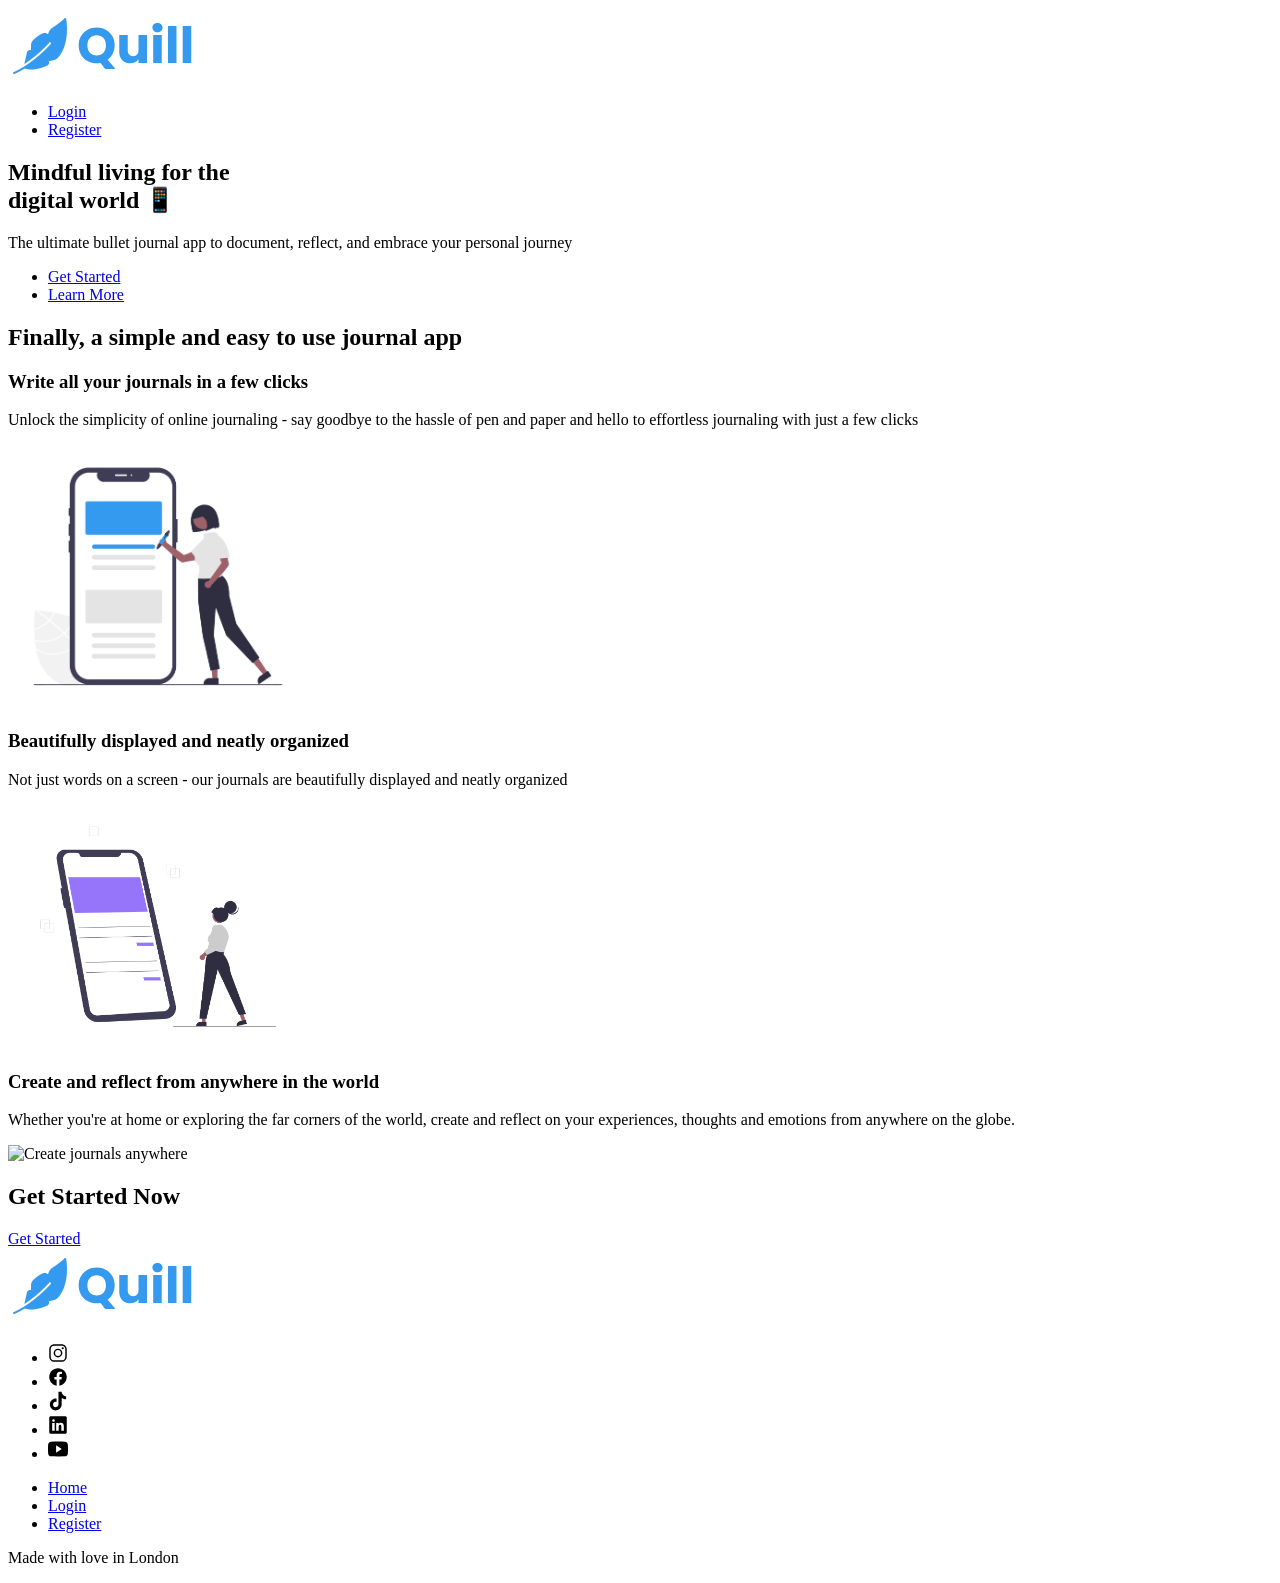
==== Quill.html @ 03c08726 "Added a lot of html files" ====
<!DOCTYPE html>
<html lang="en">
<head>
    <meta charset="UTF-8">
    <meta name="viewport" content="width=device-width, initial-scale=1.0">
    <title>Document</title>
</head>
<body>
  <header>
    <!-- NAVIGATION  -->
    <nav>
        <a href="Quill.html"><img src="svg/quill.svg" alt="quill logo"></a>
        <ul>
            <li><a href="login.html">Login</a></li>
            <li><a href="register.html">Register</a></li>
        </ul>

    </nav>
   
  </header>

    
 
    <!-- HEAD SECTION -->
    <section>
        <h1> <span>Mindful living</span> for the <br> digital world 📱</h1>
        <p>The ultimate bullet journal app to document, reflect, and embrace your personal journey</p>
        <ul>
            <li><a href="register.html">Get Started</a></li>
            <li><a href="#features">Learn More</a></li>
        </ul>
    </section>

    <main>

    <!-- FEATURE SECTION -->
    <section>
        <h2 id="features">Finally, a <span>simple and easy</span> to use journal app</h2>
        
        <div>
            <h3>Write all your journals in a few clicks</h3>
            <p>Unlock the simplicity of online journaling - say goodbye to the hassle of pen and paper and hello to effortless journaling with just a few clicks</p>
            <img src="Images/features-1.png" alt="simple online journaling" width="300px">
        </div>

        <div>
            <h3>Beautifully displayed and neatly organized</h3>
            <p>Not just words on a screen - our journals are beautifully displayed and neatly organized</p>
            <img src="Images/features-2.png" alt="Bautifully displayed journals" width="300px">
        </div>
     
        <div>
            <h3>Create and reflect from anywhere in the world</h3>
            <p>Whether you're at home or exploring the far corners of the world, create and reflect on your experiences, thoughts and emotions from anywhere on the globe.</p>
            <img src="Images/features- 3.png" alt="Create journals anywhere" width="300px">
        </div>

        

        
    </section>
   
    <!-- CTA SECTION -->
    <section>
        <h2>Get Started Now</h2>
        <a href="register.html">Get Started</a>
    </section>
    
    </main>
    
    
    
    
   <!-- FOOTER -->
 
    <footer>
        <a href="Quill.html"><img src="svg/quill.svg" alt="quill logo"></a>
    
        <ul>
          <li><a href="https://www.instagram.com/"><img src="svg/logo-instagram.svg" alt="Instagram logo" width="20px"></a></li>
          <li><a href="https://www.facebook.com/"><img src="svg/logo-facebook.svg" alt="facebook logo" width="20px"></a></li>
          <li><a href="https://www.tiktok.com/"><img src="svg/logo-tiktok.svg" alt="tiktok logo" width="20px"></a></li>
          <li><a href="https://www.linkedin.com/"><img src="svg/logo-linkedin.svg" alt="linkedin logo" width="20px"></a></li>
          <li><a href="https://www.youtube.com/"><img src="svg/logo-youtube.svg" alt="youtube logo" width="20px"></a></li>
        </ul>
        <ul>
            <li><a href="Quill.html">Home</a></li>
            <li><a href="login.html">Login</a></li>
            <li><a href="register.html">Register</a></li>
        </ul>
         
        <p>Made with love in London</p>
    </footer>
 

    
    

    
</body>
</html>
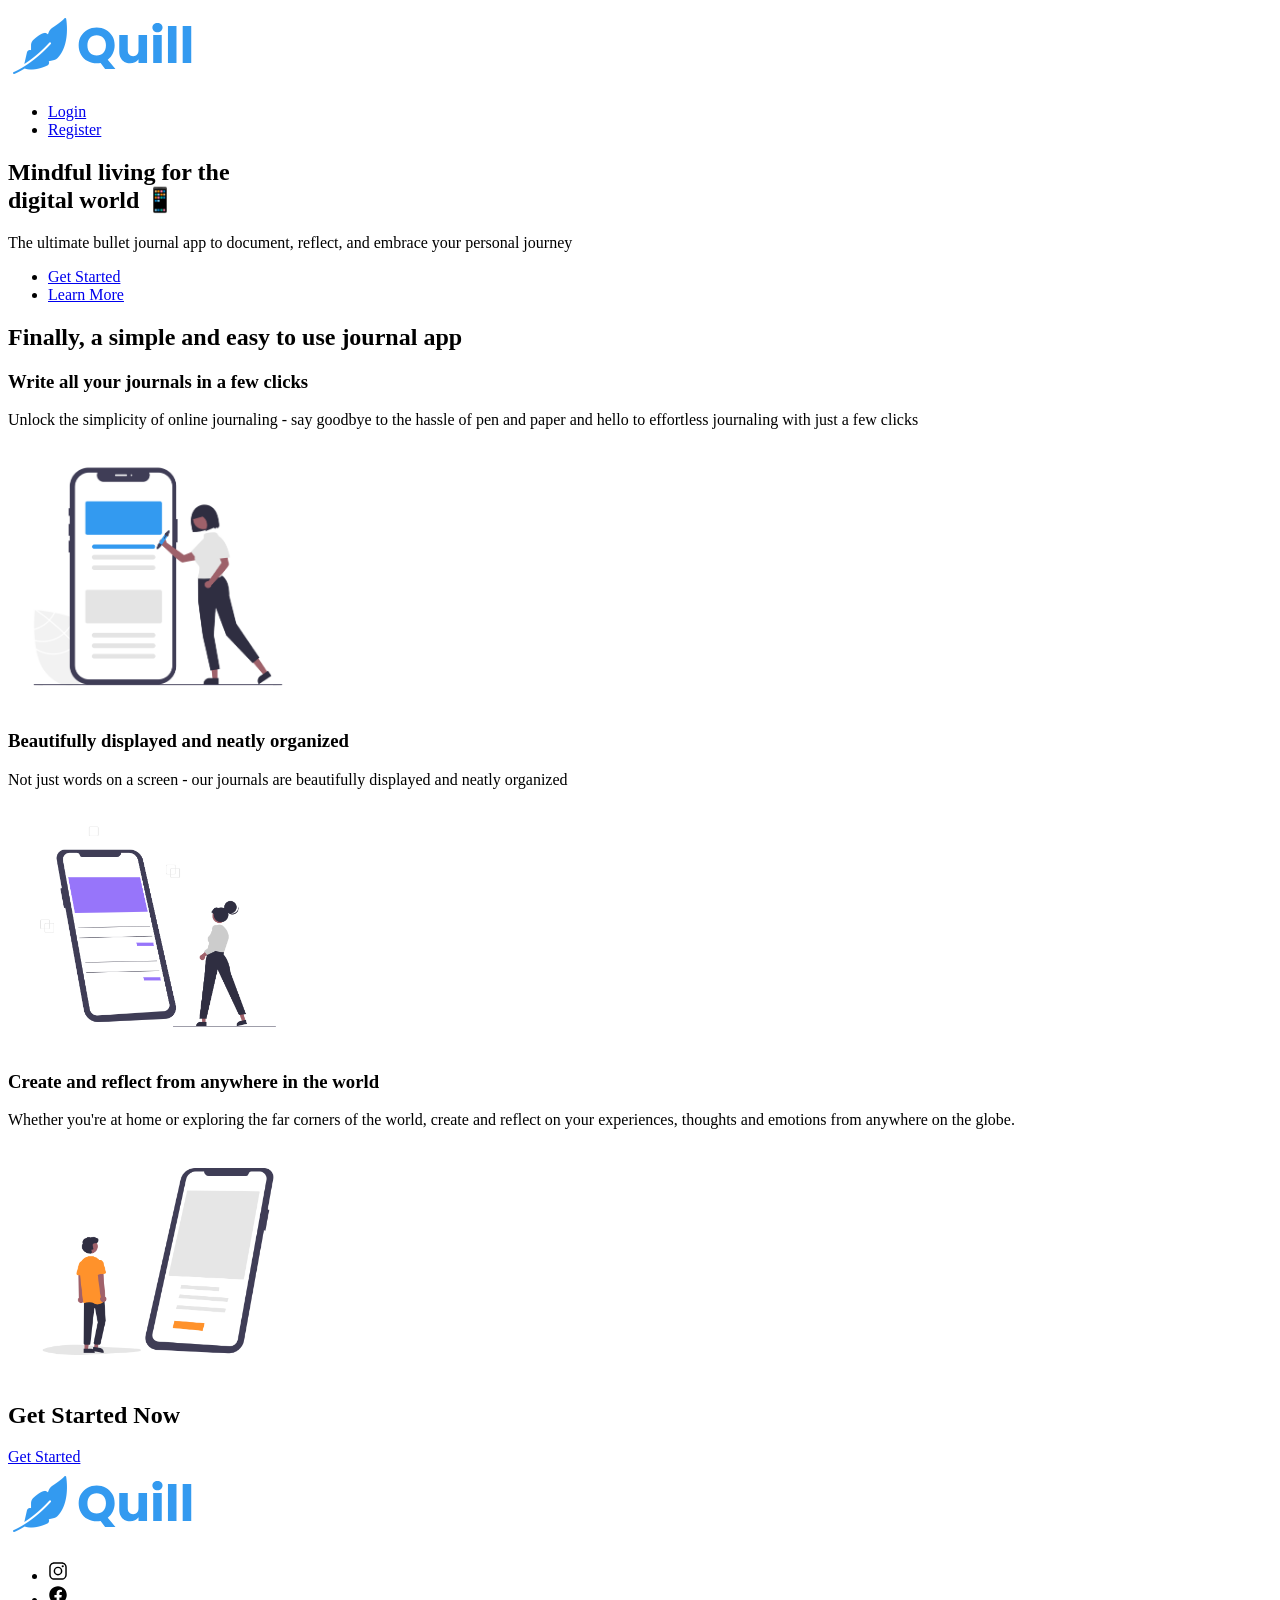
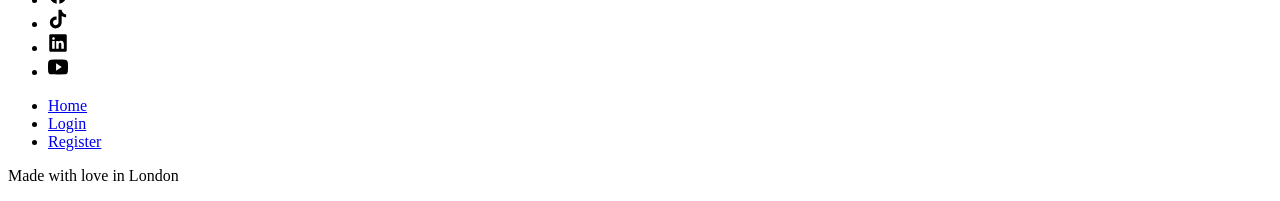
==== commit 680662e2: "Added new files" ====
--- a/Quill.html
+++ b/Quill.html
@@ -52,7 +52,7 @@
         <div>
             <h3>Create and reflect from anywhere in the world</h3>
             <p>Whether you're at home or exploring the far corners of the world, create and reflect on your experiences, thoughts and emotions from anywhere on the globe.</p>
-            <img src="Images/features- 3.png" alt="Create journals anywhere" width="300px">
+            <img src="Images/features-3.png" alt="Create journals anywhere" width="300px">
         </div>
 
         
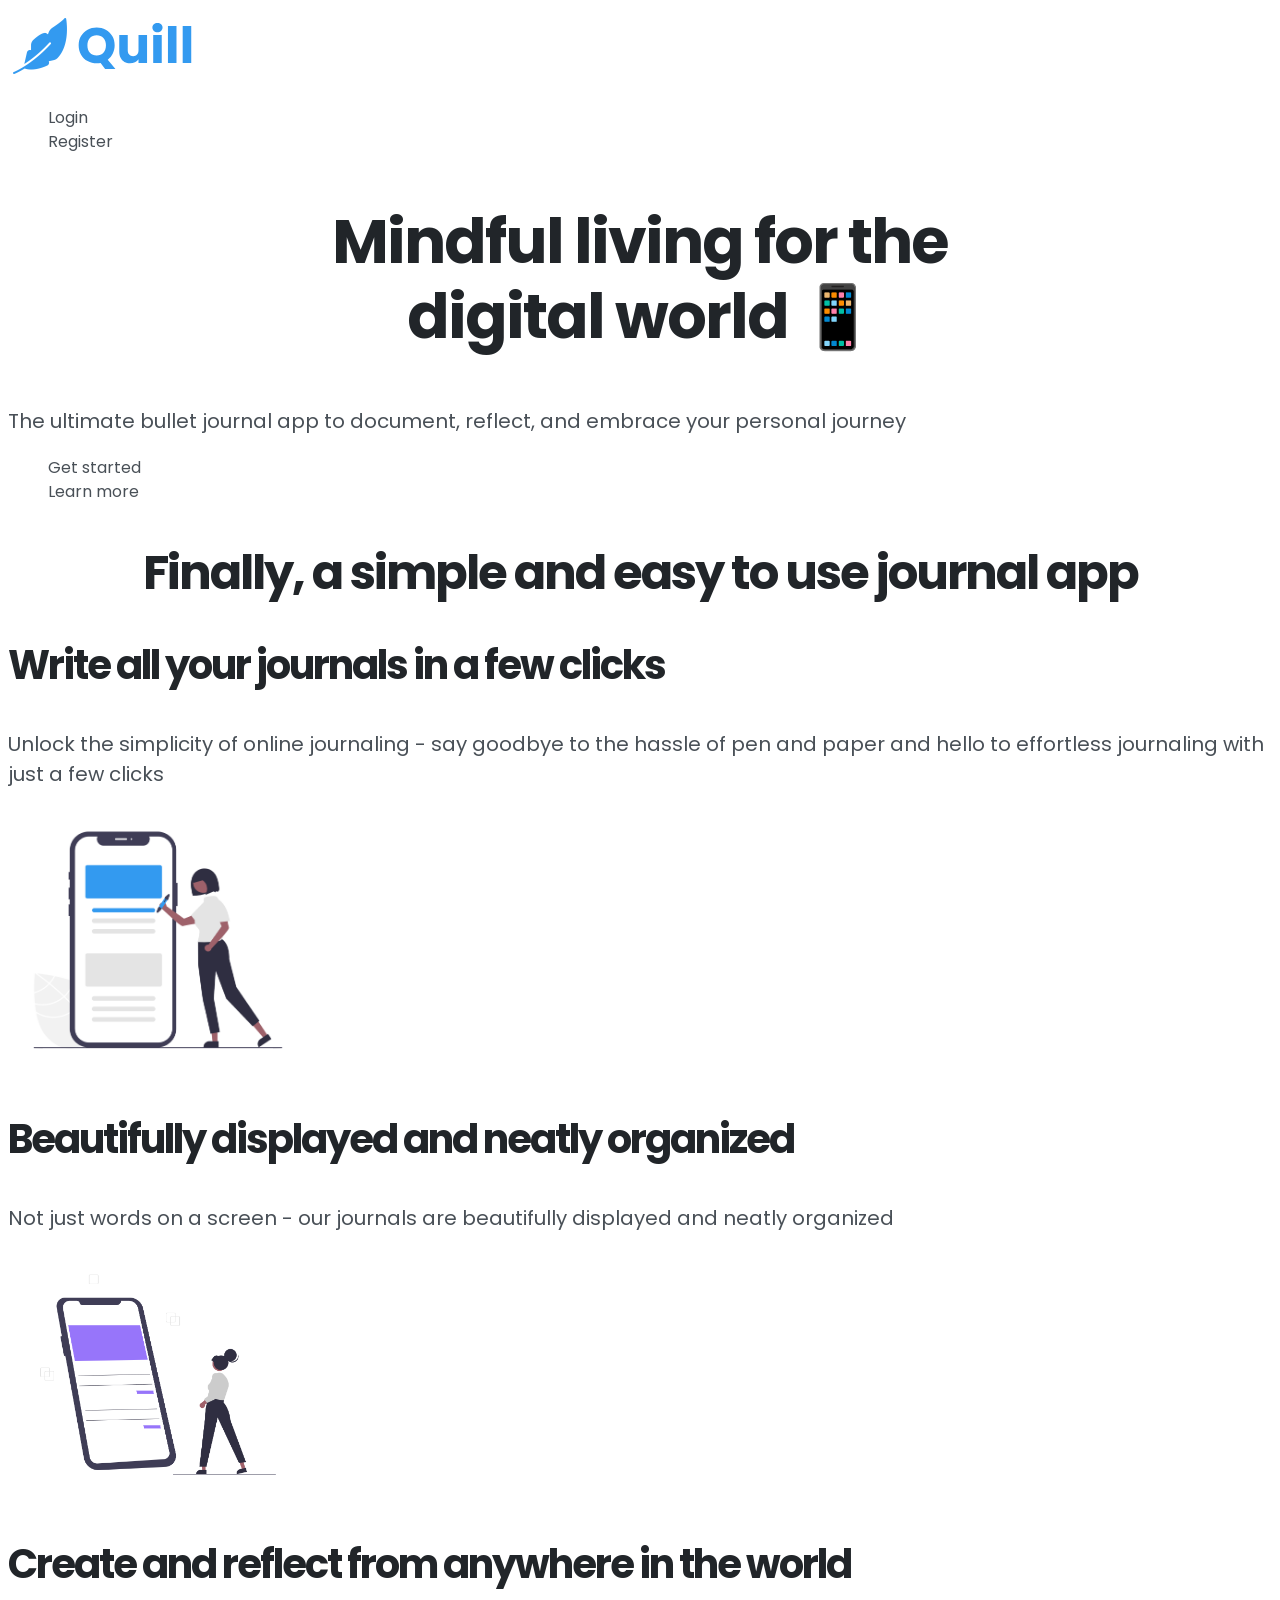
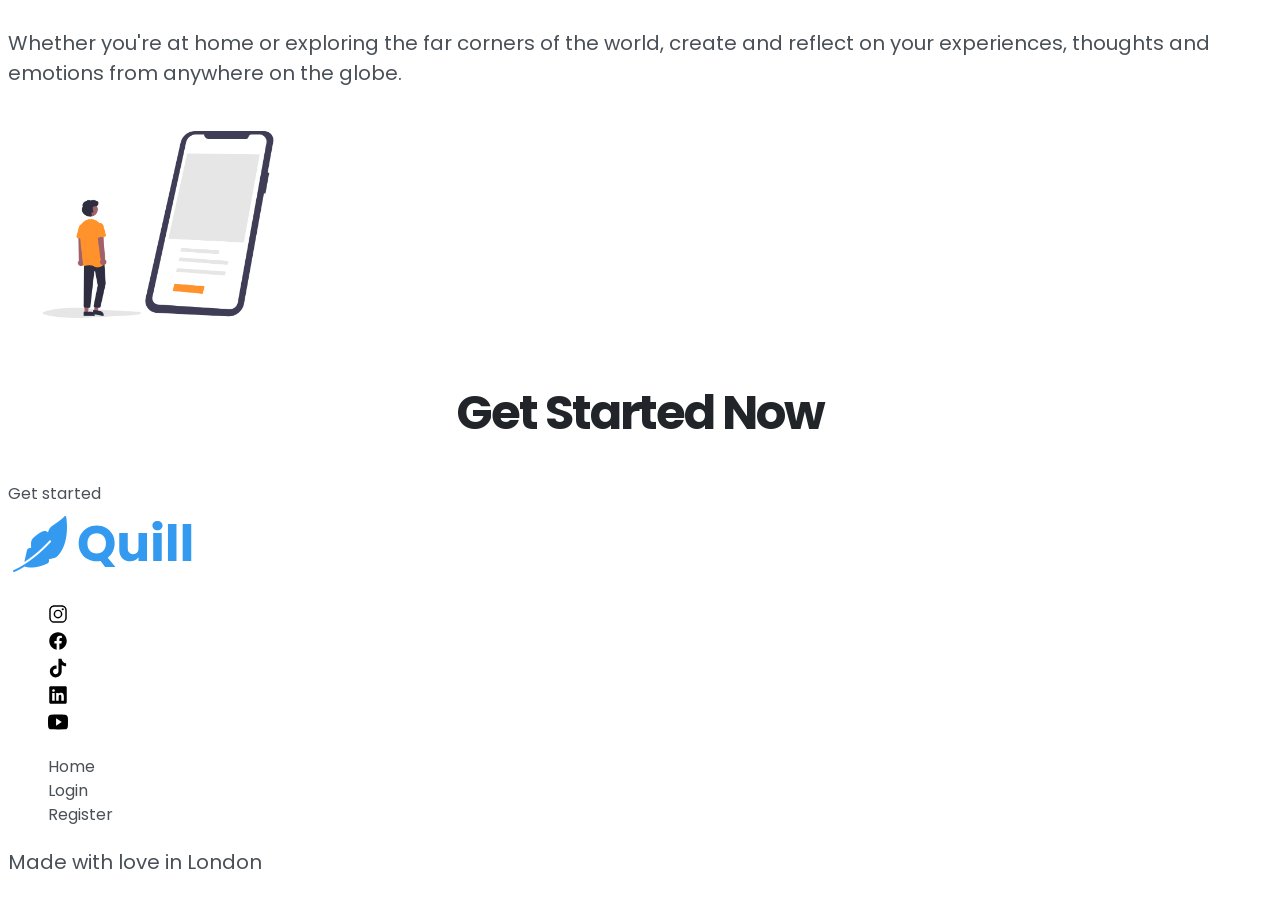
==== commit a190f07b: "modified some files" ====
--- a/Quill.html
+++ b/Quill.html
@@ -3,7 +3,11 @@
 <head>
     <meta charset="UTF-8">
     <meta name="viewport" content="width=device-width, initial-scale=1.0">
-    <title>Document</title>
+    <title>Quill</title>
+    <link rel="preconnect" href="https://fonts.googleapis.com">
+    <link rel="preconnect" href="https://fonts.gstatic.com" crossorigin>
+    <link href="https://fonts.googleapis.com/css2?family=Inter:ital,opsz,wght@0,14..32,100..900;1,14..32,100..900&family=Poppins:ital,wght@0,100;0,200;0,300;0,400;0,500;0,600;0,700;0,800;0,900;1,100;1,200;1,300;1,400;1,500;1,600;1,700;1,800;1,900&display=swap" rel="stylesheet">
+    <link rel="stylesheet" href="app.css">
 </head>
 <body>
   <header>
@@ -26,8 +30,8 @@
         <h1> <span>Mindful living</span> for the <br> digital world 📱</h1>
         <p>The ultimate bullet journal app to document, reflect, and embrace your personal journey</p>
         <ul>
-            <li><a href="register.html">Get Started</a></li>
-            <li><a href="#features">Learn More</a></li>
+            <li><a href="register.html">Get started</a></li>
+            <li><a href="#features">Learn more</a></li>
         </ul>
     </section>
 
@@ -63,7 +67,7 @@
     <!-- CTA SECTION -->
     <section>
         <h2>Get Started Now</h2>
-        <a href="register.html">Get Started</a>
+        <a href="register.html">Get started</a>
     </section>
     
     </main>
--- a/app.css
+++ b/app.css
@@ -0,0 +1,118 @@
+/* 
+
+----------- TYPOGRAPHY -----------
+
+FONT SIZES
+12px / 16px / 20px / 24px / 32px / 40px/ 48px / 62px
+
+FONT WEIGHT
+400 / 700
+
+LINE HEIGHT
+1.2 / 1.5
+
+LETTER SPACING
+0 / -2px 
+
+FONT VALUE
+Poppins
+
+
+----------- COLORS -----------
+
+PRIMARY
+Base: #339af0 (Sky Blue0
+Tint: #doebff (Arctic)
+Shade: #1c7ed6 (Deep sea)
+
+SECONDARY
+Base: #9775fa (Lavender)
+Tint: #e5dbff (Moonlight Iris)
+Shade: #7048e8 (Velvet Night)
+
+TERTIARY
+Base: #ff922b (Pumpkin)
+Tint: #ffe8cc (Dawn)
+Shade: #f76707 (Lava)
+
+GREY
+Base: #495057 (Slate)
+Tint: #f1f3f5 (Pebble)
+Shade: #212529 (Graphite)
+
+
+*/
+
+
+
+
+
+h1 {
+    font-weight: 700;
+    text-align: center;
+    line-height: 1.2;
+    letter-spacing: -2px;
+    font-size: 62px;
+    font-family: 'Poppins' , sans-serif;
+    color: #212529;
+}
+
+
+h2 {
+    font-weight: 700;
+    text-align: center;
+    line-height: 1.2;
+    letter-spacing: -2px;
+    font-size: 48px;
+    font-family: 'Poppins' , sans-serif;
+    color: #212529;
+}
+
+h3{
+    font-weight: 700;
+    line-height: 1.2;
+    letter-spacing: -2px;
+    font-size: 40px;
+    font-family: 'Poppins' , sans-serif;
+    color: #212529;
+}
+
+h4{
+    font-size: 32px;
+    font-weight: 700;
+    line-height: 1.2;
+    letter-spacing: -2px; 
+    font-family: 'Poppins' , sans-serif;
+    color: #212529;   
+}
+
+h5 {
+     font-weight: 700;
+     line-height: 1.2;
+     letter-spacing: -2px;
+     font-size: 24px;
+     font-family: 'Poppins' , sans-serif;
+     color: #212529;
+}
+
+p {
+    font-weight: 400;
+    line-height: 1.5;
+    font-size: 20px;
+    font-family: 'Poppins' , sans-serif;
+    color: #495057;
+}
+
+a {
+    font-weight: 400;
+    text-decoration: none;
+    line-height: 1.5;
+    font-size: 16px;
+    font-family: 'Poppins' , sans-serif;
+    color: #495057;
+}
+
+ul{
+    list-style: none;
+    
+}
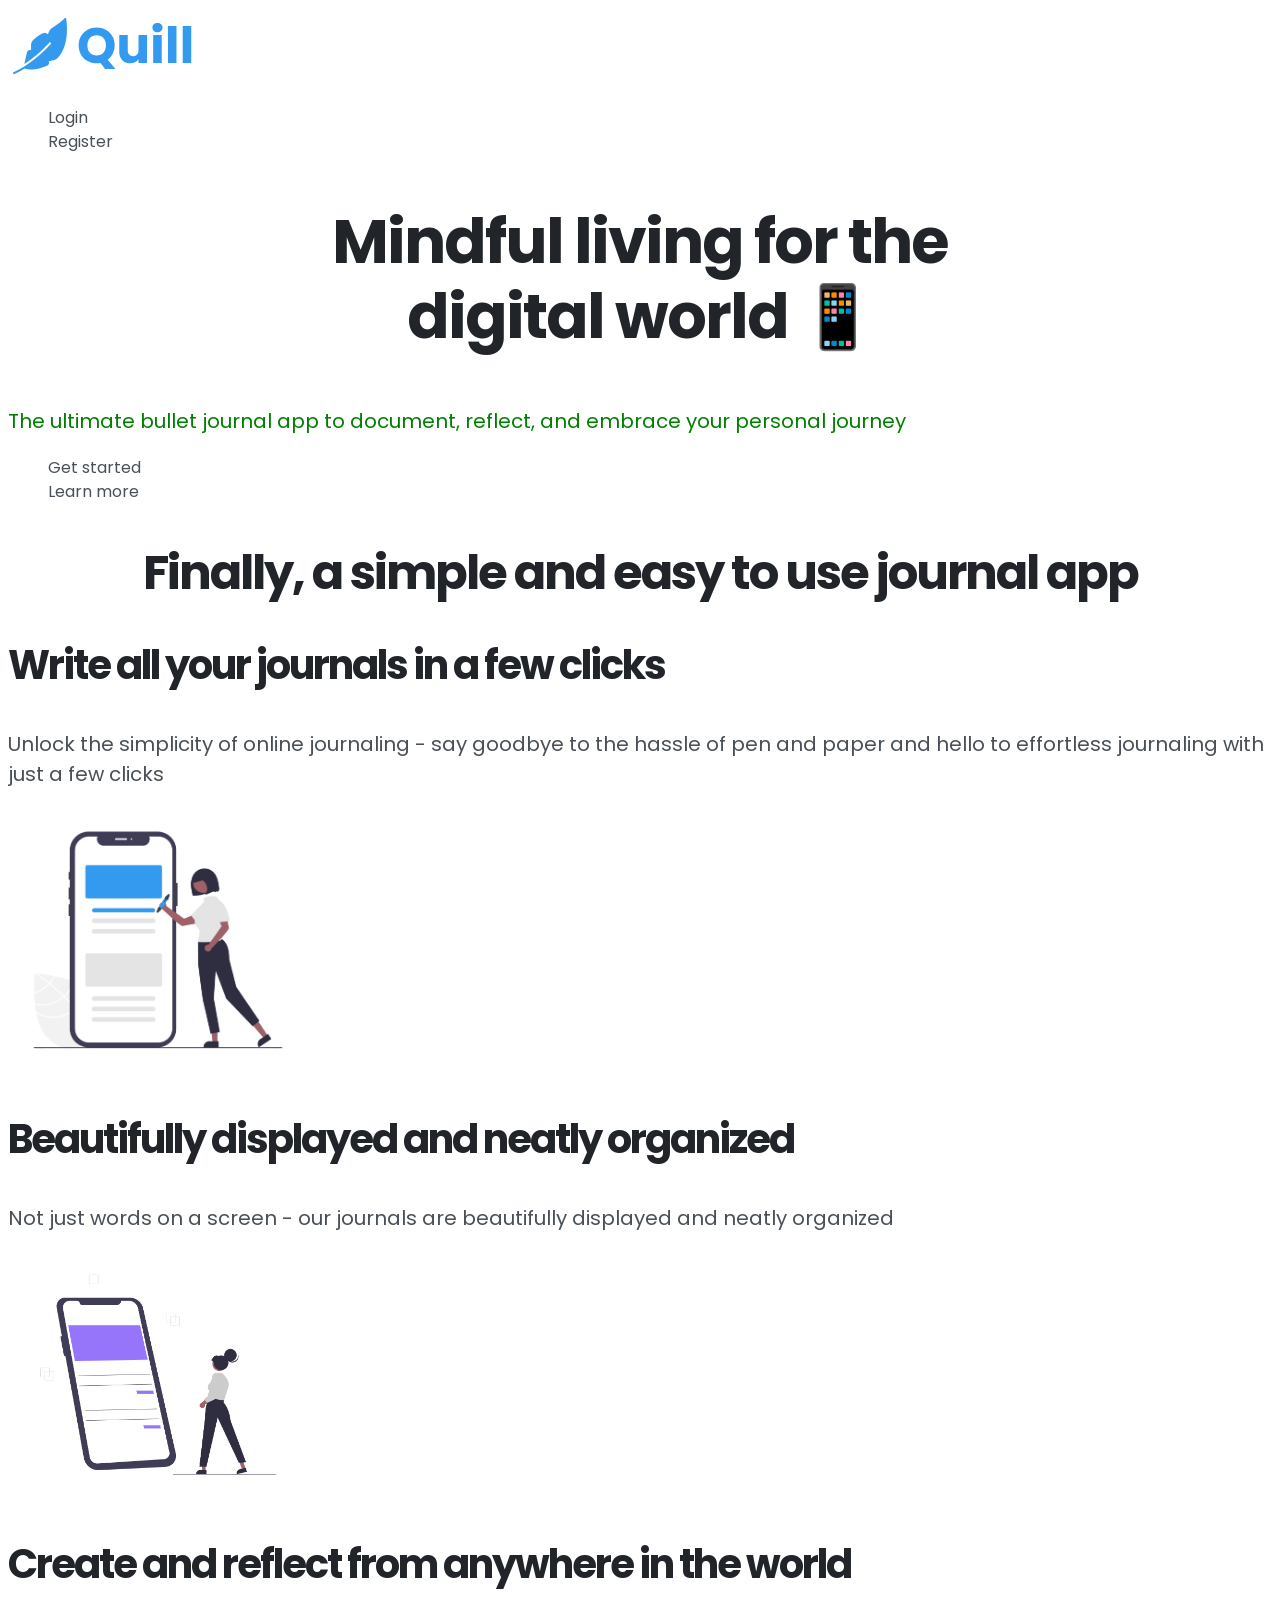
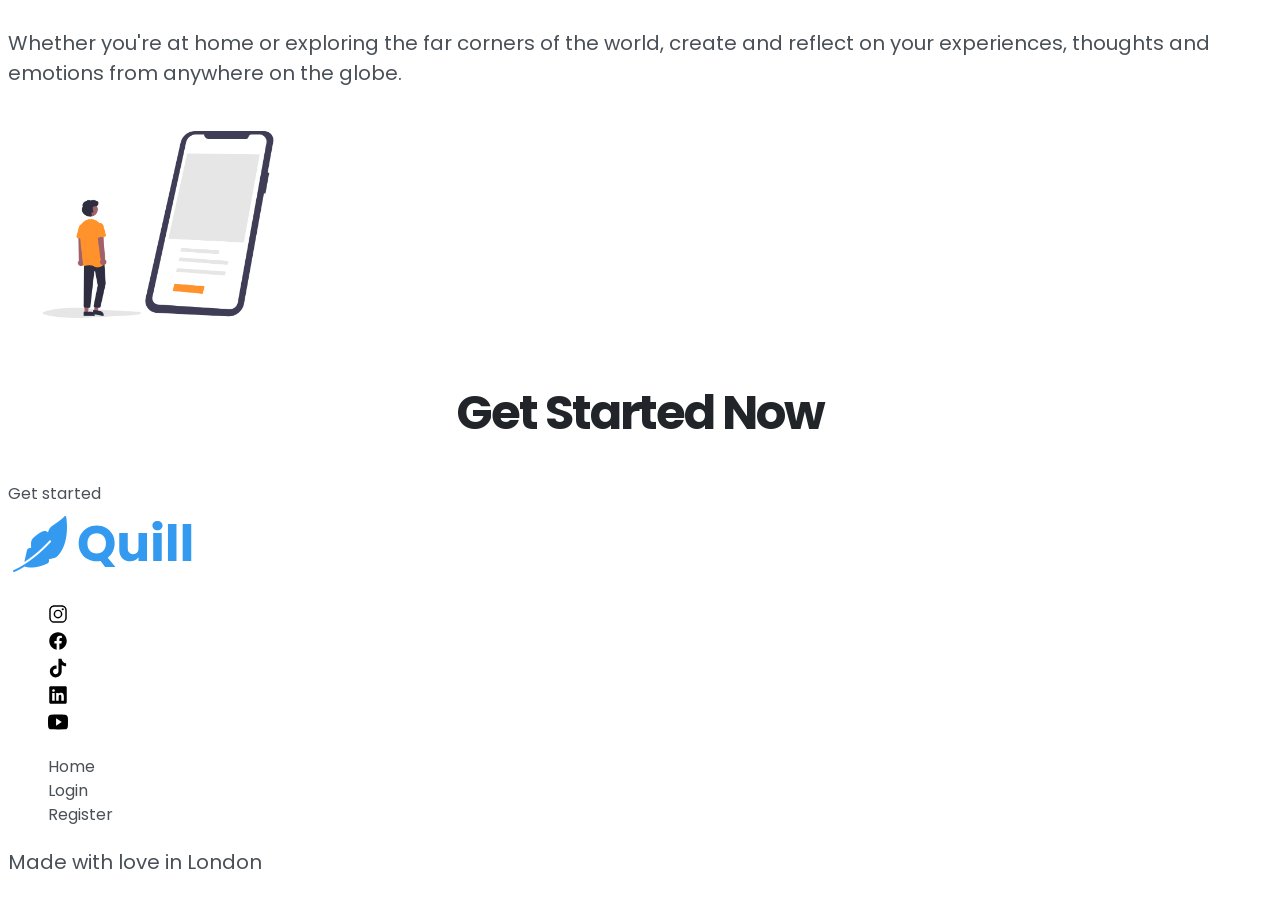
==== commit 25073668: "Modified files" ====
--- a/Quill.html
+++ b/Quill.html
@@ -25,10 +25,10 @@
 
     
  
-    <!-- HEAD SECTION -->
+    <!-- HERO SECTION -->
     <section>
         <h1> <span>Mindful living</span> for the <br> digital world 📱</h1>
-        <p>The ultimate bullet journal app to document, reflect, and embrace your personal journey</p>
+        <p id="green-text">The ultimate bullet journal app to document, reflect, and embrace your personal journey</p>
         <ul>
             <li><a href="register.html">Get started</a></li>
             <li><a href="#features">Learn more</a></li>
--- a/app.css
+++ b/app.css
@@ -43,76 +43,73 @@
 
 */
 
+h1, h2, h3, h4, h5 {
+    font-weight: 700;
+    line-height: 1.2;
+    letter-spacing: -2px;
+    font-family: 'Poppins' , sans-serif;
+    color: #212529 ;
 
+}
 
 
 
 h1 {
-    font-weight: 700;
+    
     text-align: center;
-    line-height: 1.2;
-    letter-spacing: -2px;
     font-size: 62px;
-    font-family: 'Poppins' , sans-serif;
-    color: #212529;
+   
 }
 
 
 h2 {
-    font-weight: 700;
+   
     text-align: center;
-    line-height: 1.2;
-    letter-spacing: -2px;
     font-size: 48px;
-    font-family: 'Poppins' , sans-serif;
-    color: #212529;
+    
 }
 
 h3{
-    font-weight: 700;
-    line-height: 1.2;
-    letter-spacing: -2px;
-    font-size: 40px;
-    font-family: 'Poppins' , sans-serif;
-    color: #212529;
+     font-size: 40px;
+   
 }
 
 h4{
     font-size: 32px;
-    font-weight: 700;
-    line-height: 1.2;
-    letter-spacing: -2px; 
-    font-family: 'Poppins' , sans-serif;
-    color: #212529;   
+    
 }
 
 h5 {
-     font-weight: 700;
-     line-height: 1.2;
-     letter-spacing: -2px;
-     font-size: 24px;
-     font-family: 'Poppins' , sans-serif;
-     color: #212529;
+    font-size: 24px;
+    
+}
+
+p, a {
+    font-weight: 400;   
+    line-height: 1.5;
+    font-family: 'Poppins' ,sans-serif;
+    color: #495057;
+
 }
 
 p {
-    font-weight: 400;
-    line-height: 1.5;
     font-size: 20px;
-    font-family: 'Poppins' , sans-serif;
-    color: #495057;
+     
 }
 
 a {
-    font-weight: 400;
+    
     text-decoration: none;
-    line-height: 1.5;
     font-size: 16px;
-    font-family: 'Poppins' , sans-serif;
-    color: #495057;
+   
 }
 
 ul{
     list-style: none;
     
+}
+
+#green-text {
+    color: green;
+
 }
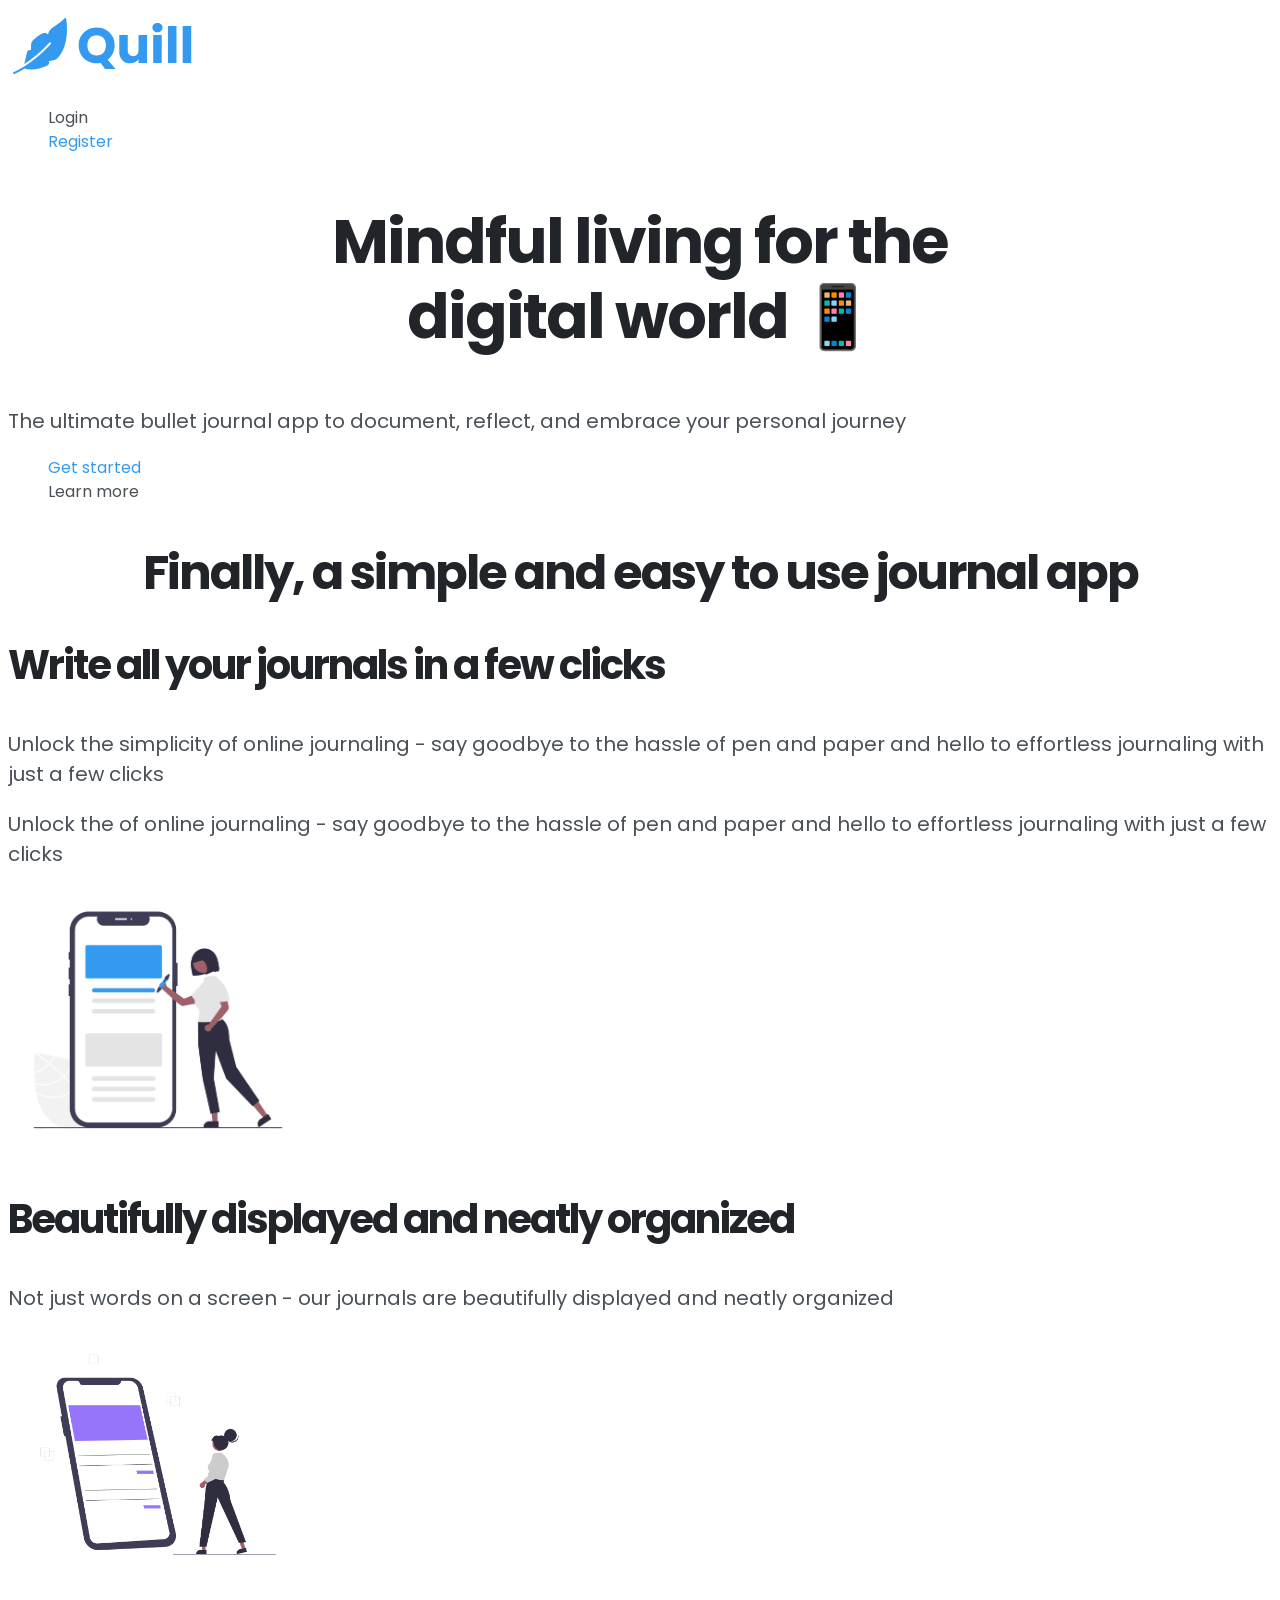
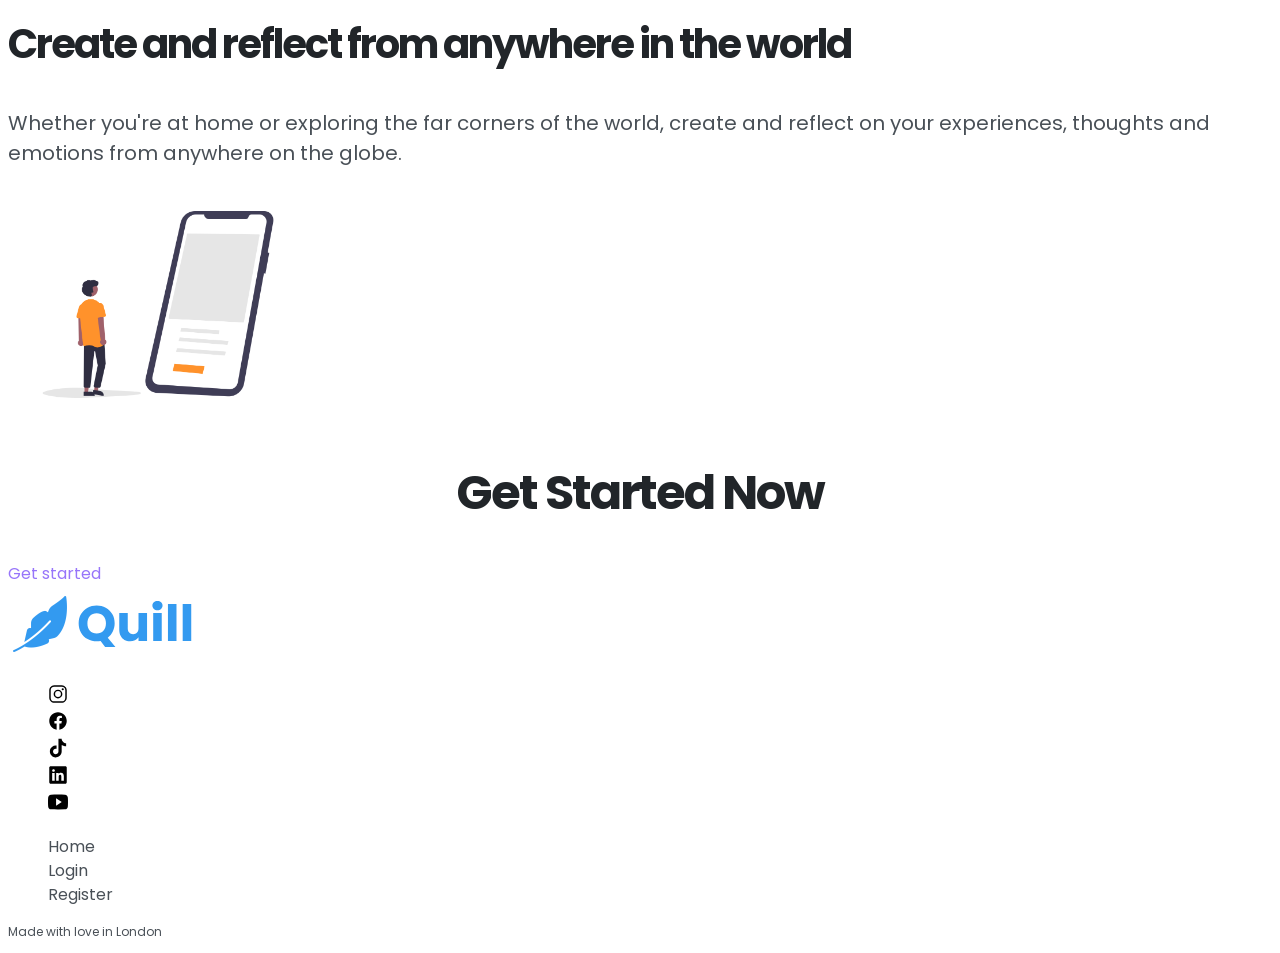
==== commit dcdf99c3: "Modified files" ====
--- a/Quill.html
+++ b/Quill.html
@@ -16,7 +16,7 @@
         <a href="Quill.html"><img src="svg/quill.svg" alt="quill logo"></a>
         <ul>
             <li><a href="login.html">Login</a></li>
-            <li><a href="register.html">Register</a></li>
+            <li><a class="btn btn-primary" href="register.html">Register</a></li>
         </ul>
 
     </nav>
@@ -30,7 +30,7 @@
         <h1> <span>Mindful living</span> for the <br> digital world 📱</h1>
         <p id="green-text">The ultimate bullet journal app to document, reflect, and embrace your personal journey</p>
         <ul>
-            <li><a href="register.html">Get started</a></li>
+            <li><a class="btn btn-primary" href="register.html">Get started</a></li>
             <li><a href="#features">Learn more</a></li>
         </ul>
     </section>
@@ -42,19 +42,20 @@
         <h2 id="features">Finally, a <span>simple and easy</span> to use journal app</h2>
         
         <div>
-            <h3>Write all your journals in a few clicks</h3>
-            <p>Unlock the simplicity of online journaling - say goodbye to the hassle of pen and paper and hello to effortless journaling with just a few clicks</p>
+            <h3 class="orange-text">Write all your journals in a few clicks</h3>
+            <p>Unlock the <span class="pop-text">simplicity</span> of online journaling - say goodbye to the hassle of pen and paper and hello to effortless journaling with just a few clicks</p>
+            <p>Unlock the of online journaling - say goodbye to the hassle of pen and paper and hello to effortless journaling with just a few clicks</p>
             <img src="Images/features-1.png" alt="simple online journaling" width="300px">
         </div>
 
         <div>
-            <h3>Beautifully displayed and neatly organized</h3>
+            <h3 class="orange-text">Beautifully displayed and neatly organized</h3>
             <p>Not just words on a screen - our journals are beautifully displayed and neatly organized</p>
             <img src="Images/features-2.png" alt="Bautifully displayed journals" width="300px">
         </div>
      
         <div>
-            <h3>Create and reflect from anywhere in the world</h3>
+            <h3 class="orange-text">Create and reflect from anywhere in the world</h3>
             <p>Whether you're at home or exploring the far corners of the world, create and reflect on your experiences, thoughts and emotions from anywhere on the globe.</p>
             <img src="Images/features-3.png" alt="Create journals anywhere" width="300px">
         </div>
@@ -67,7 +68,7 @@
     <!-- CTA SECTION -->
     <section>
         <h2>Get Started Now</h2>
-        <a href="register.html">Get started</a>
+        <a class="btn btn-secondary" href="register.html">Get started</a>
     </section>
     
     </main>
@@ -93,7 +94,7 @@
             <li><a href="register.html">Register</a></li>
         </ul>
          
-        <p>Made with love in London</p>
+        <p class="small-text">Made with love in London</p>
     </footer>
  
 
--- a/app.css
+++ b/app.css
@@ -84,7 +84,7 @@
     
 }
 
-p, a {
+p, a, .small-text {
     font-weight: 400;   
     line-height: 1.5;
     font-family: 'Poppins' ,sans-serif;
@@ -109,7 +109,22 @@
     
 }
 
-#green-text {
-    color: green;
+.small-text {
+    font-size: 12px;
+}
 
-}+.btn {
+    font-weight: 400;
+    font-family: 'Poppins' , sans-serif;
+    font-size: 16px;
+    text-decoration: none;
+}
+
+.btn-primary {
+    color: #339af0;
+ 
+}
+
+.btn-secondary {
+    color: #9775fa;
+}
